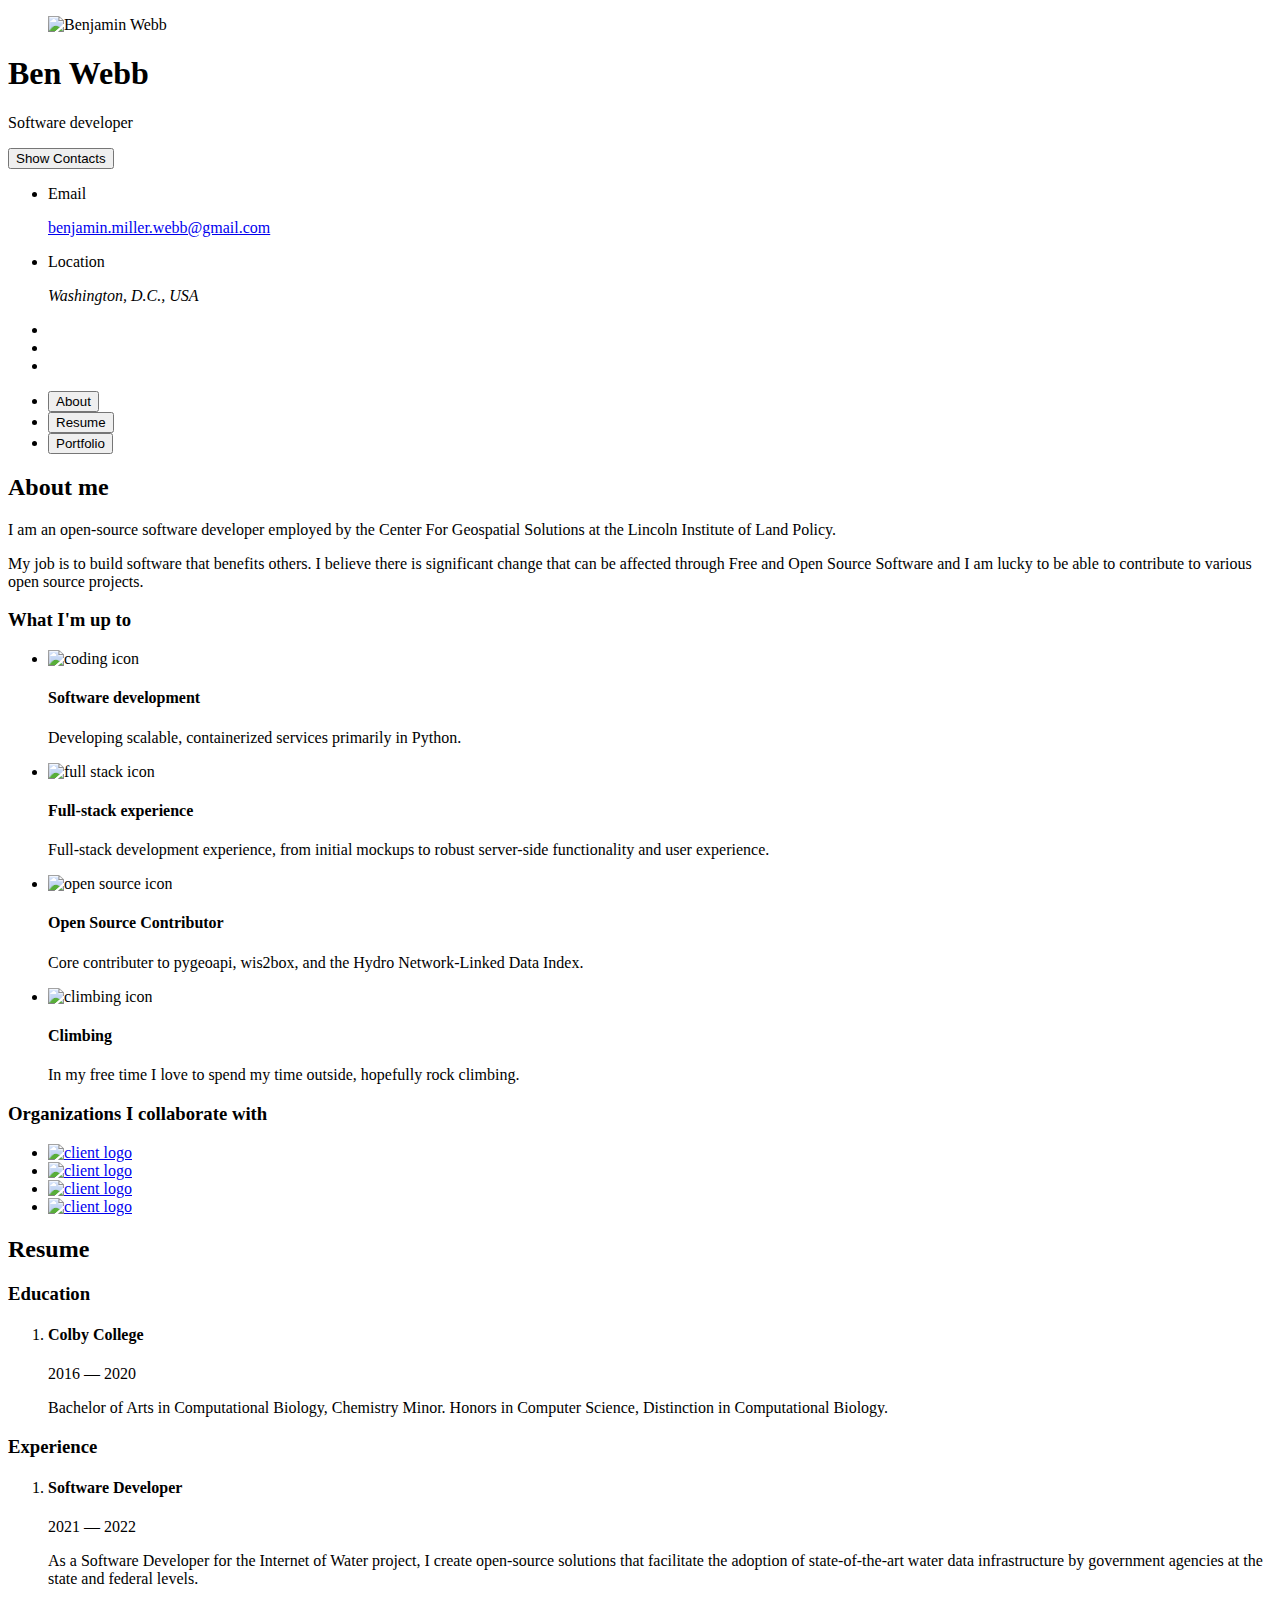
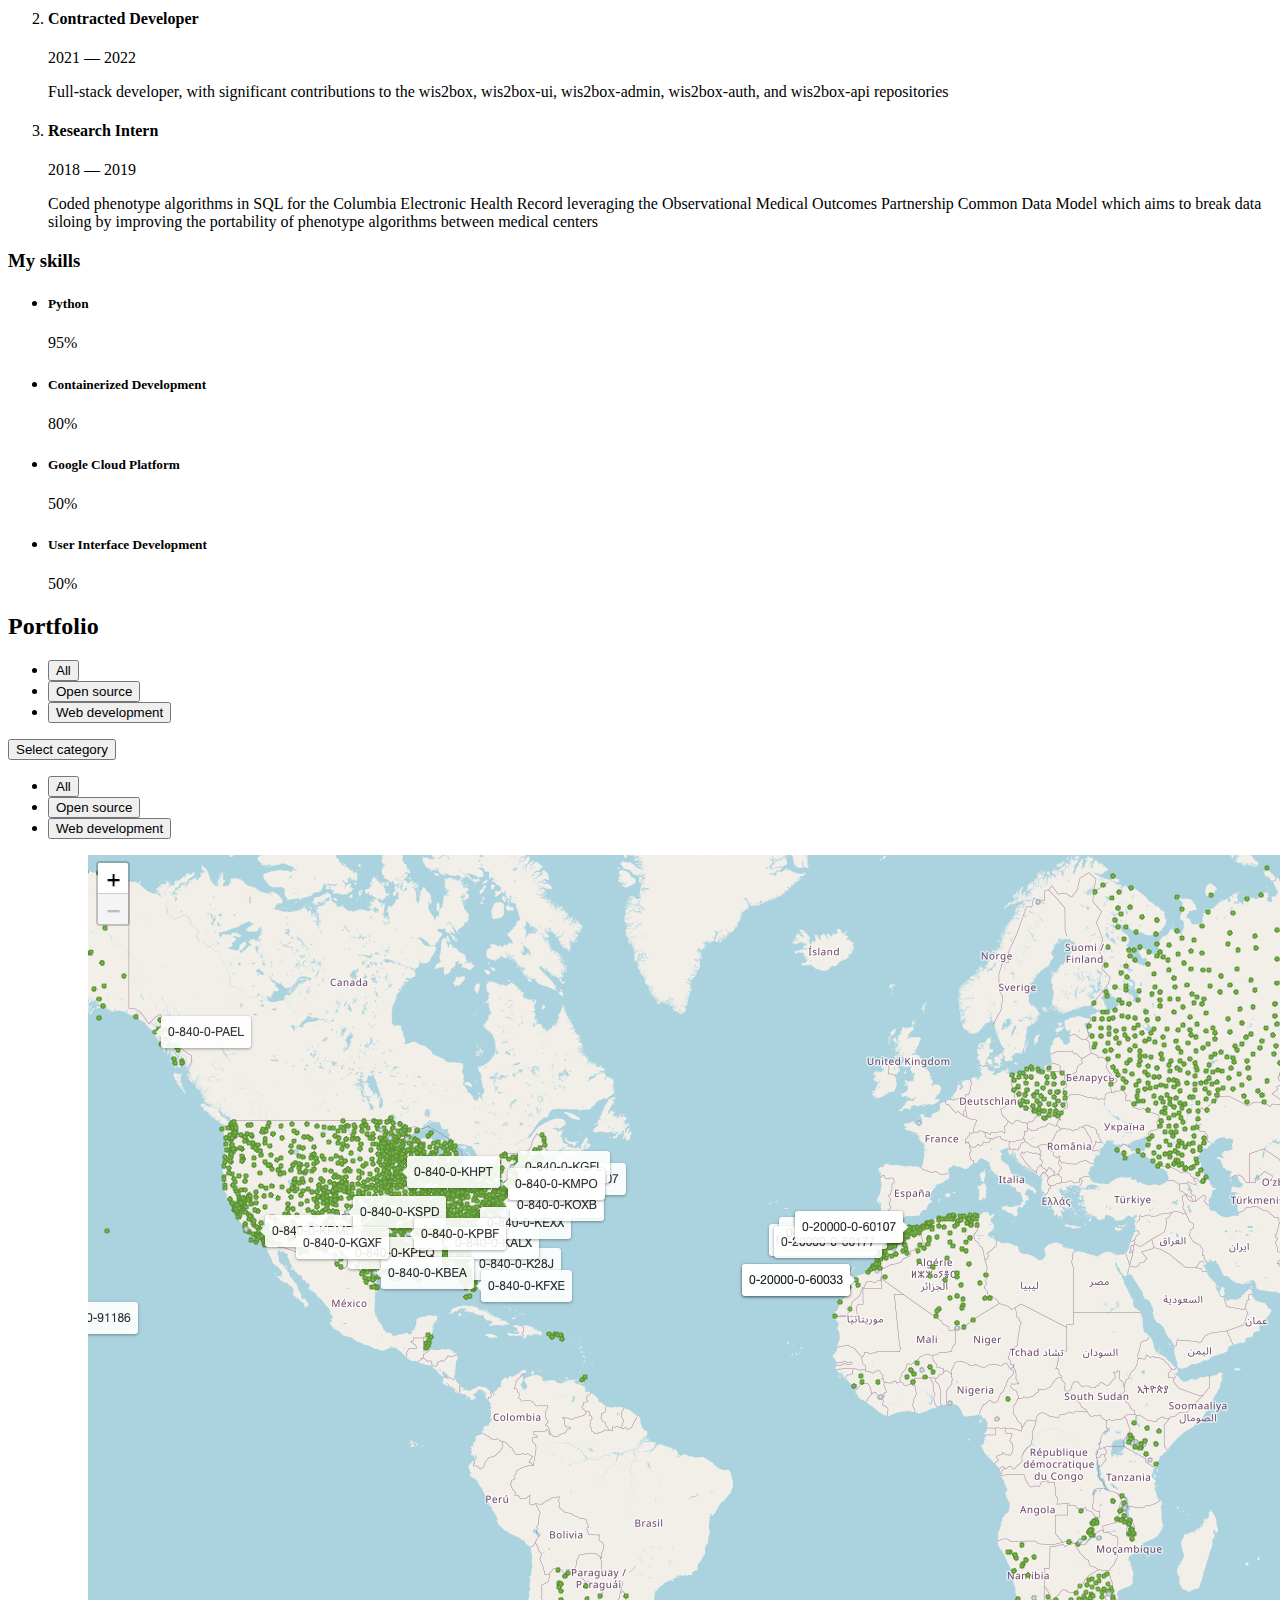
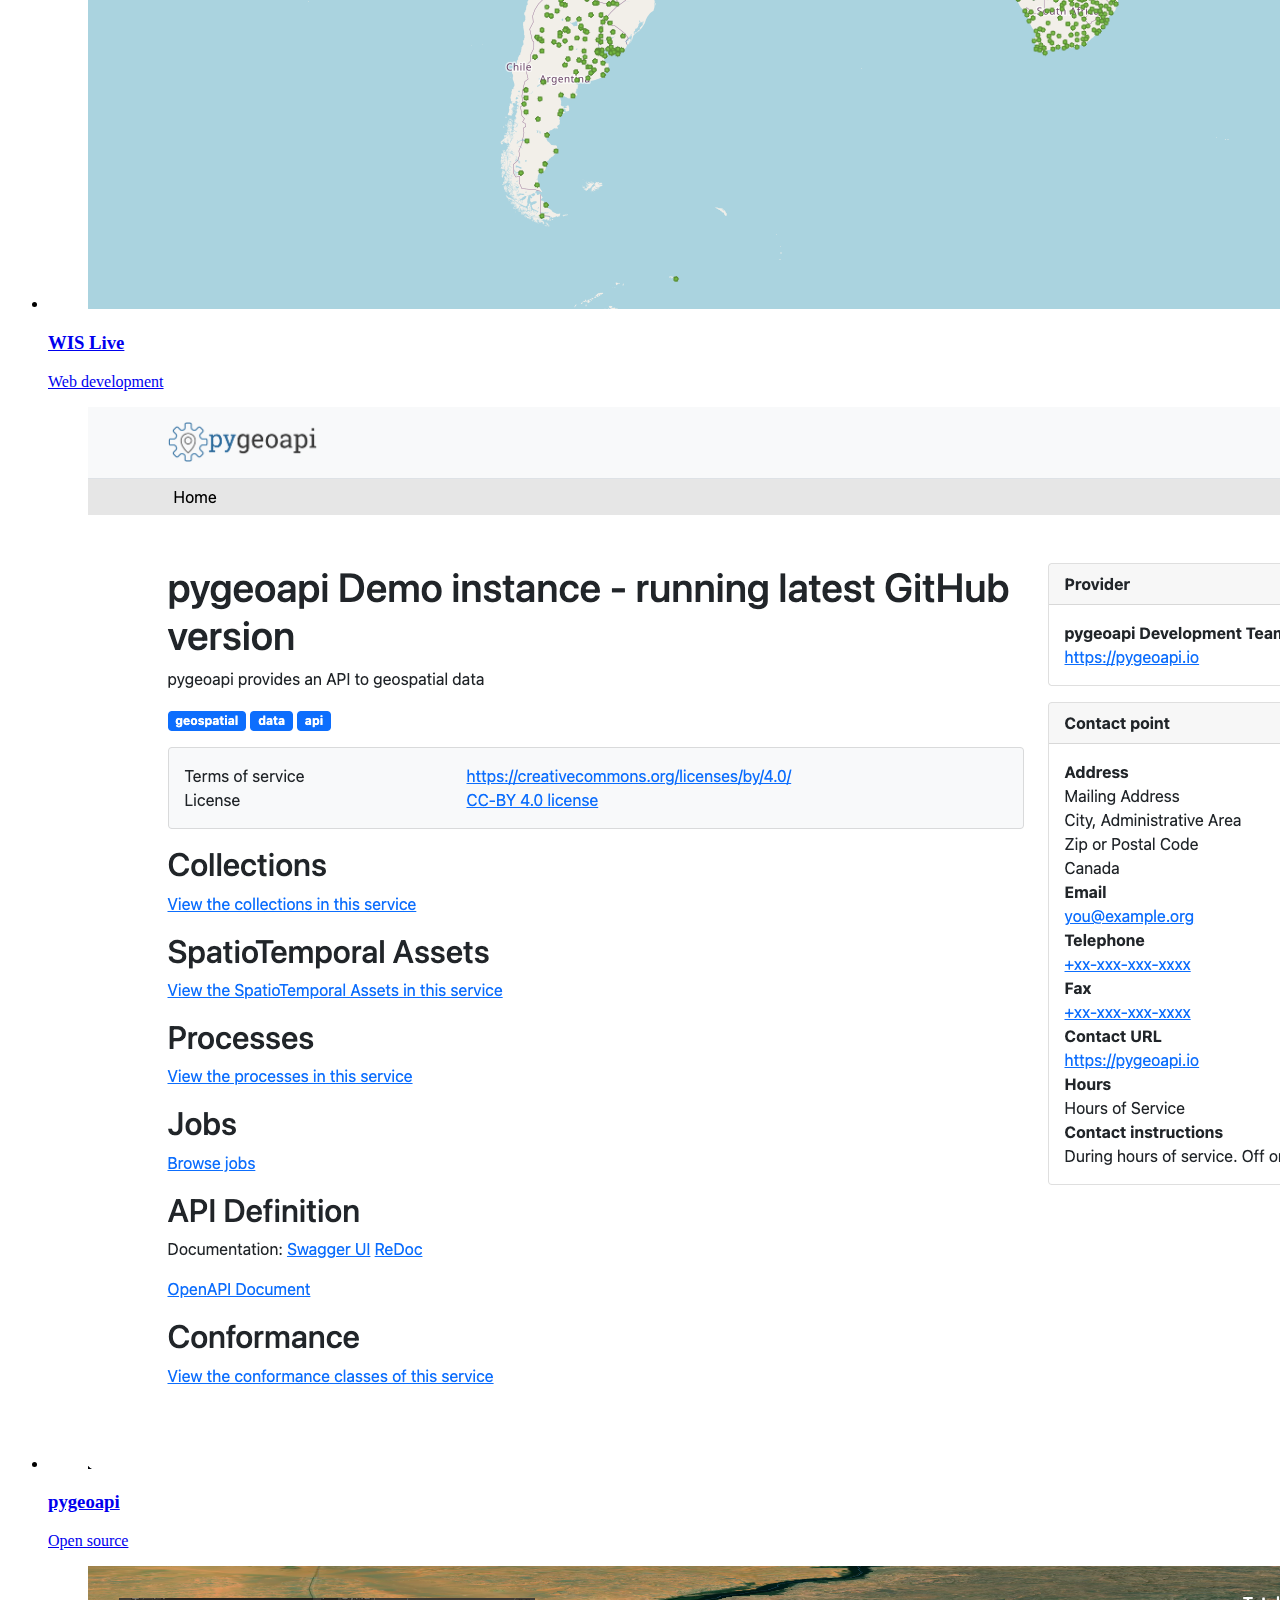
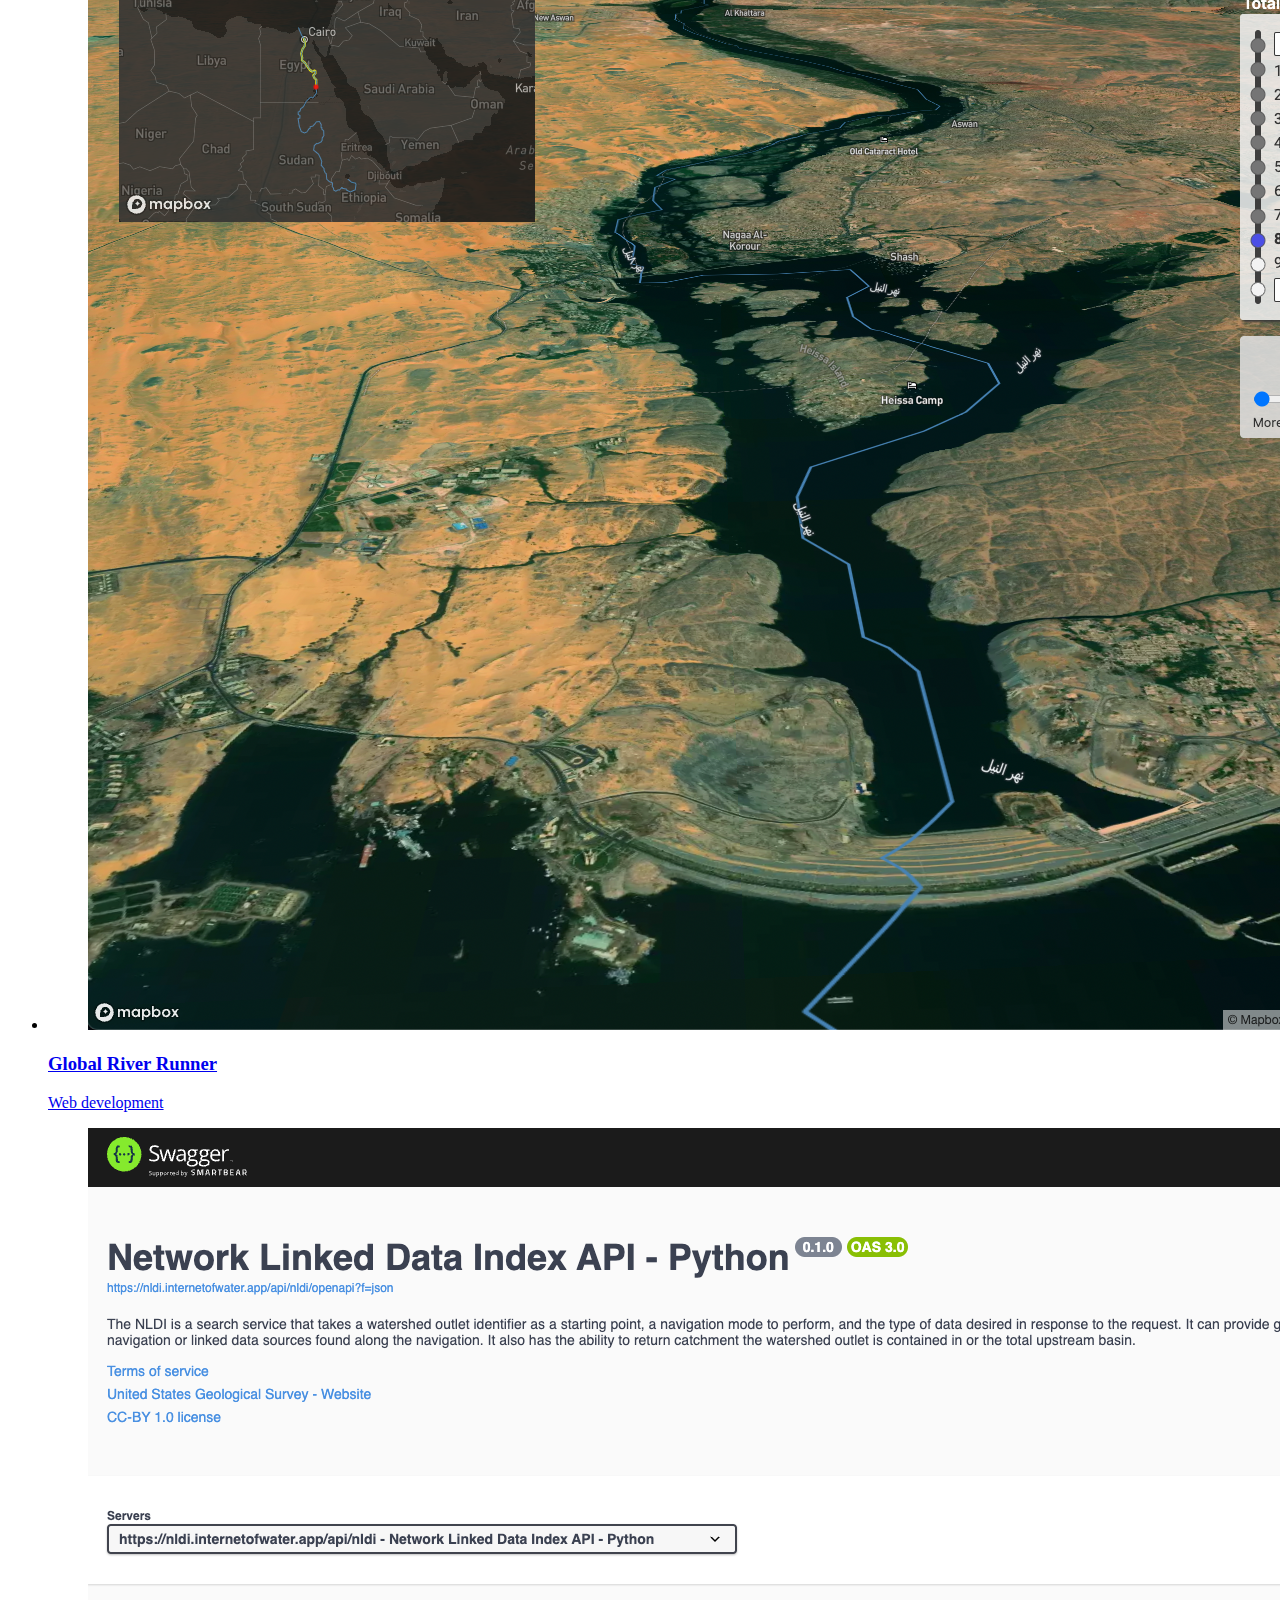
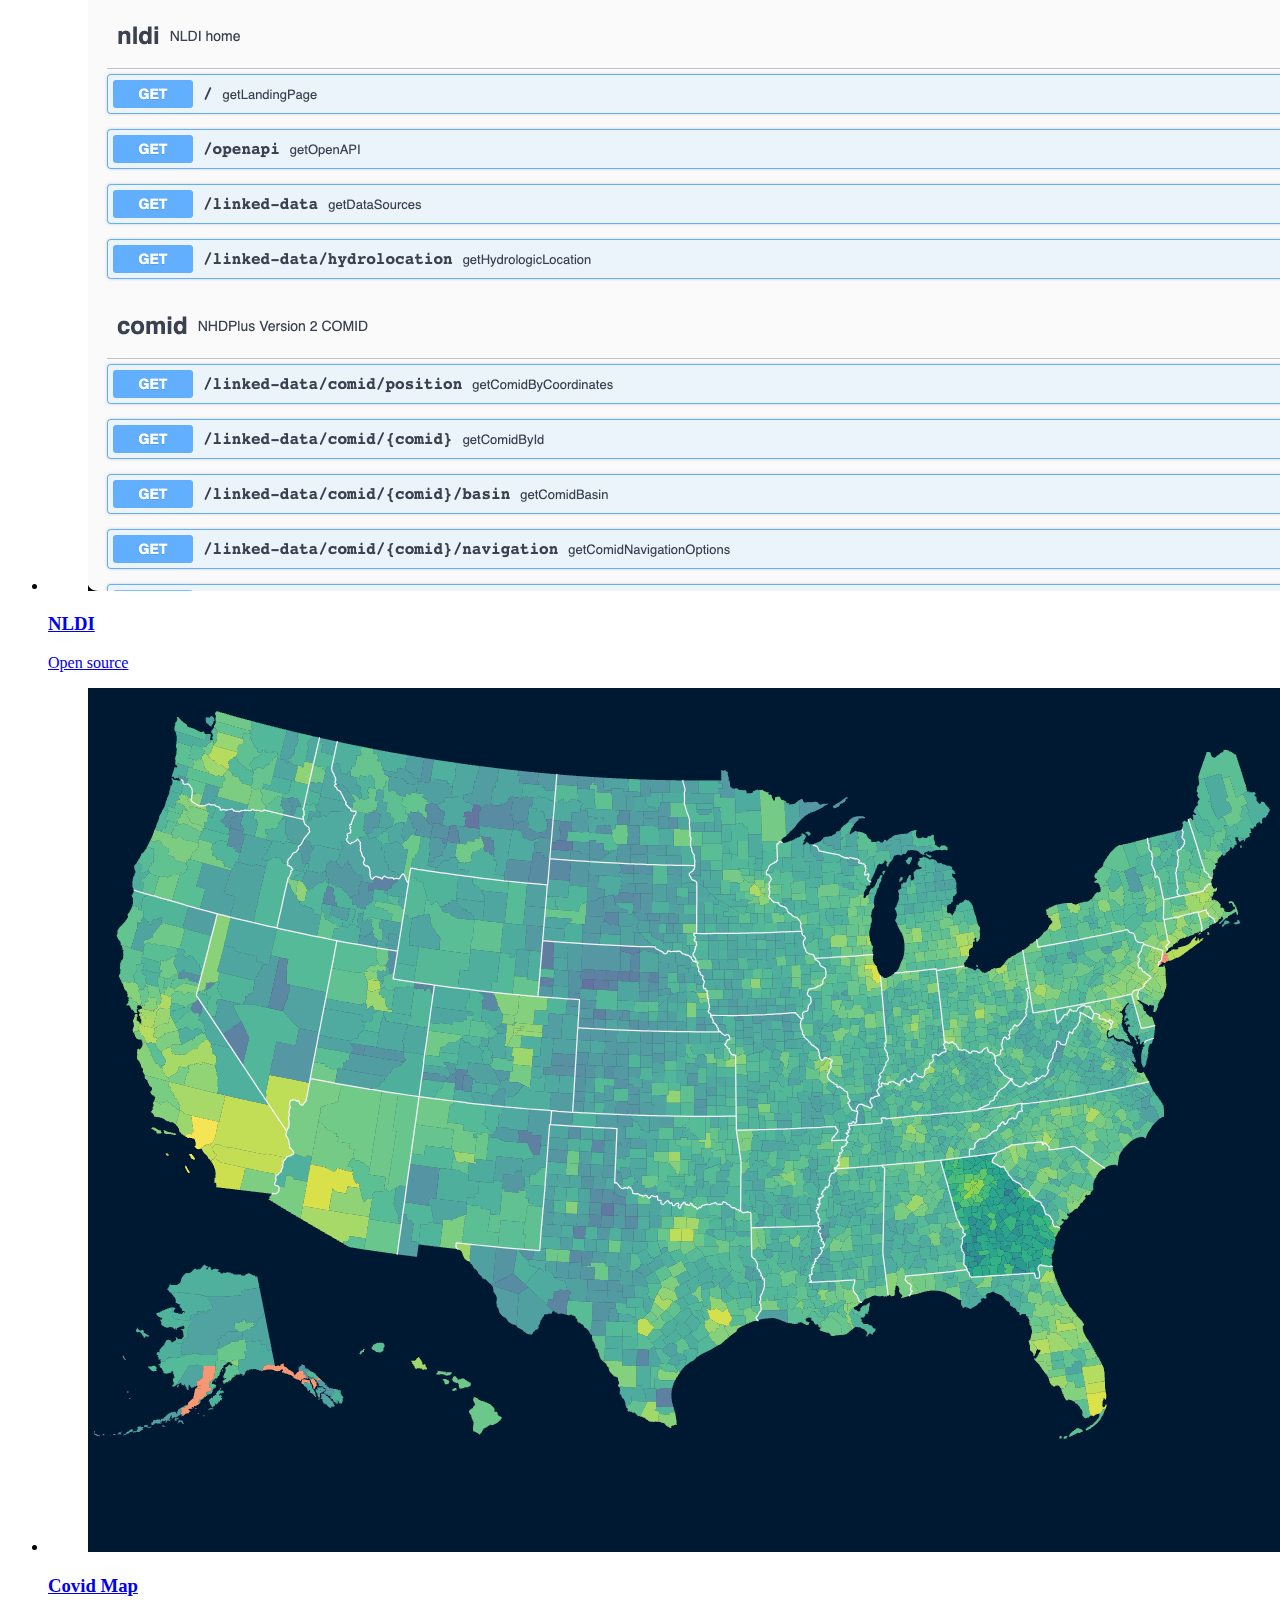
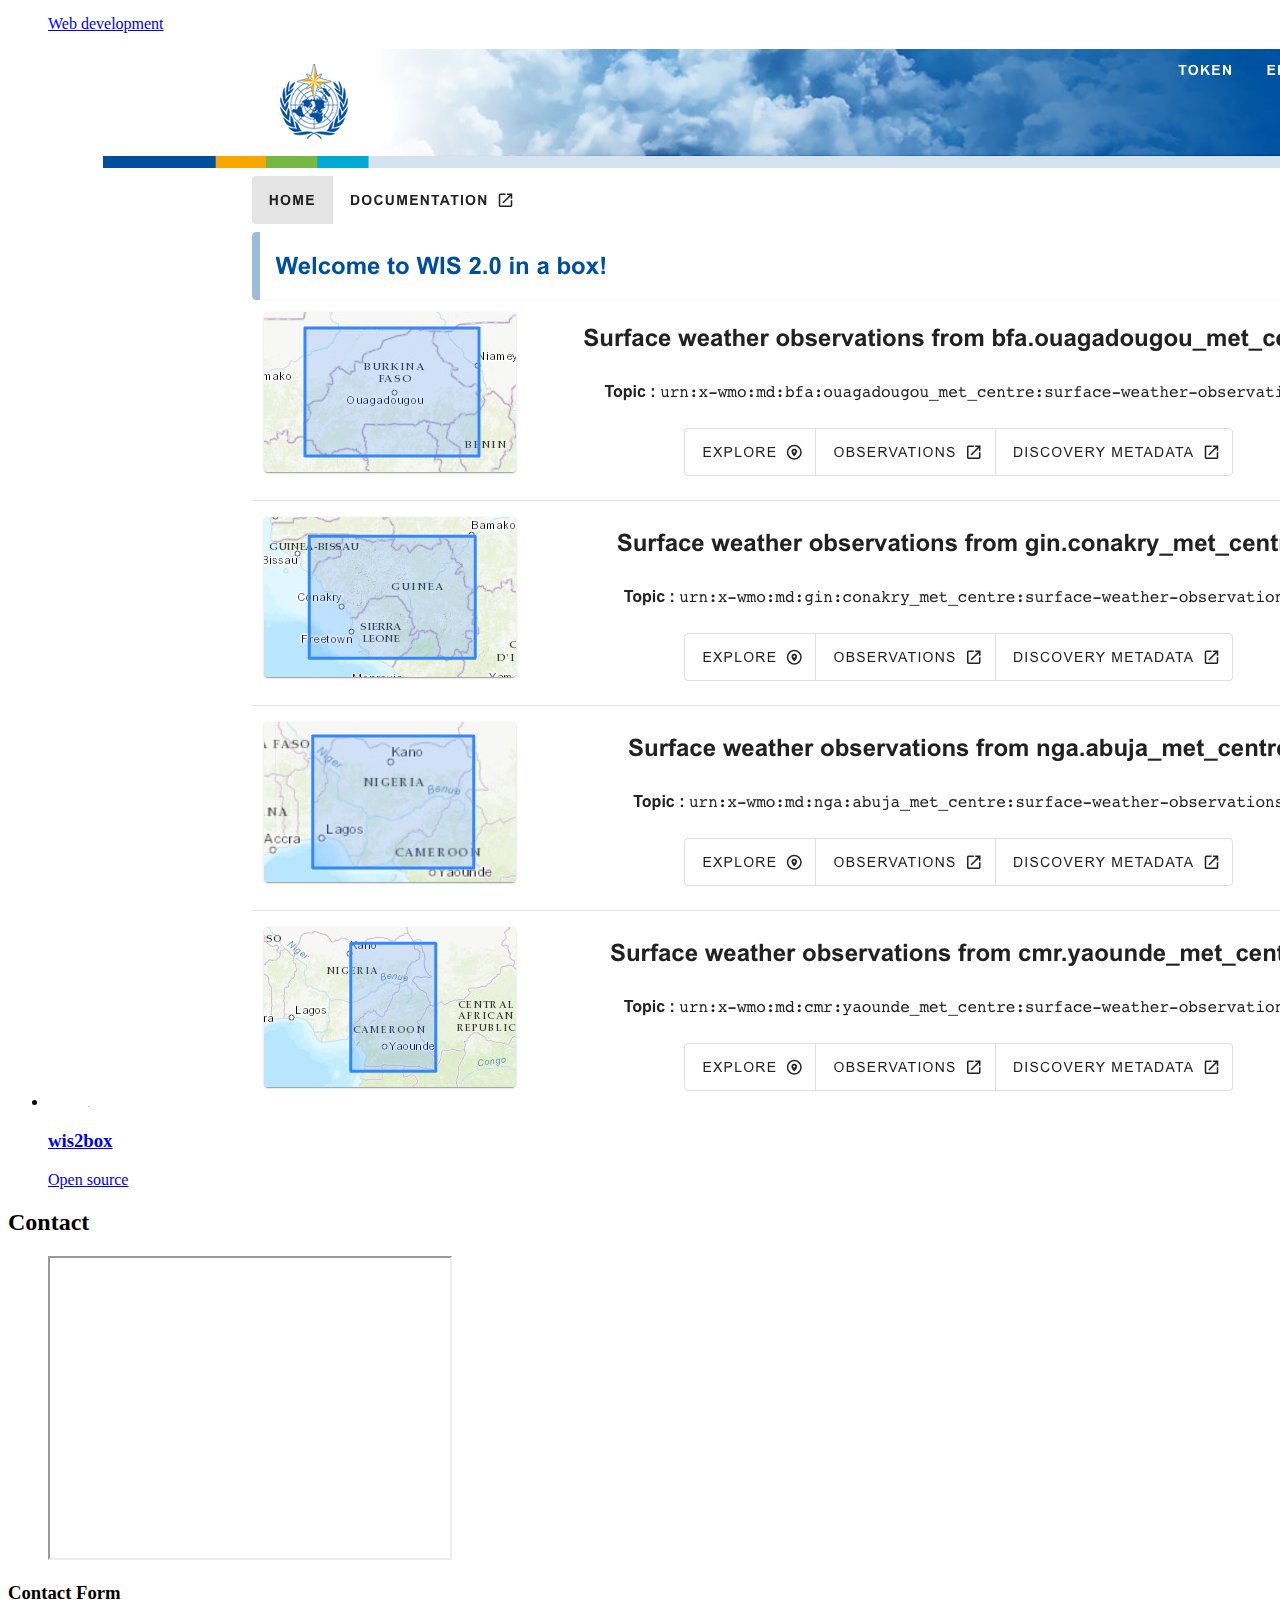
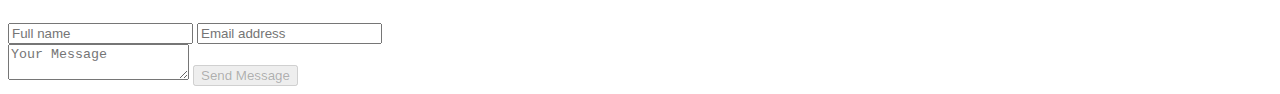
==== index.html @ fe00d855 "Update WIS link" ====
<!DOCTYPE html>
<html lang="en">

<head>
  <meta charset="UTF-8">
  <meta http-equiv="X-UA-Compatible" content="IE=edge">
  <meta name="viewport" content="width=device-width, initial-scale=1.0">

  <title>Home | Ben Webb</title>
  <link rel="canonical" href="https://www.benwebb.com"/>
  <meta property="og:title" content="Home | Ben Webb"/>
  <meta property="og:image" content="https://www.benwebb.com/assets/images/ben.png"/>
  <meta property="og:url" content="https://www.benwebb.com"/>
  <meta property="og:site_name" content="Ben Webb"/>
  <meta property="og:type" content="website"/>
  <meta name="twitter:card" content="summary_large_image"/>
  <meta name="twitter:title" content="Home | Ben Webb"/>
  <meta name="twitter:image" content="https://www.benwebb.com/assets/images/ben.png"/>

  <!--
    - favicon
  -->
  <link rel="shortcut icon" href="./assets/images/favicon.ico" type="image/x-icon">
  <link rel="icon" type="image/png" sizes="32x32" href="./assets/images/favicon-32x32.png">
  <link rel="icon" type="image/png" sizes="16x16" href="./assets/images/favicon-16x16.png">

  <!--
    - custom css link
  -->
  <link rel="stylesheet" href="./assets/css/style.css">

  <!--
    - google font link
  -->
  <link rel="preconnect" href="https://fonts.googleapis.com">
  <link rel="preconnect" href="https://fonts.gstatic.com" crossorigin>
  <link href="https://fonts.googleapis.com/css2?family=Poppins:wght@300;400;500;600&display=swap" rel="stylesheet">
</head>

<body>

  <!--
    - #MAIN
  -->

  <main>

    <!--
      - #SIDEBAR
    -->

    <aside class="sidebar" data-sidebar>

      <div class="sidebar-info">

        <figure class="avatar-box">
          <img src="./assets/images/avatar.png" alt="Benjamin Webb" width="80">
        </figure>

        <div class="info-content">
          <h1 class="name" title="Benjamin Webb">Ben Webb</h1>

          <p class="title">Software developer</p>
        </div>

        <button class="info_more-btn" data-sidebar-btn>
          <span>Show Contacts</span>

          <ion-icon name="chevron-down"></ion-icon>
        </button>

      </div>

      <div class="sidebar-info_more">

        <div class="separator"></div>

        <ul class="contacts-list">

          <li class="contact-item">

            <div class="icon-box">
              <ion-icon name="mail-outline"></ion-icon>
            </div>

            <div class="contact-info">
              <p class="contact-title">Email</p>

              <a href="mailto:benjamin.miller.webb@gmail.com" class="contact-link">benjamin.miller.webb@gmail.com</a>
            </div>

          </li>

          <li class="contact-item">

            <div class="icon-box">
              <ion-icon name="location-outline"></ion-icon>
            </div>

            <div class="contact-info">
              <p class="contact-title">Location</p>

              <address>Washington, D.C., USA</address>
            </div>

          </li>

        </ul>

        <div class="separator"></div>

        <ul class="social-list">

          <li class="social-item">
            <a href="https://github.com/webb-ben" class="social-link">
              <ion-icon name="logo-github"></ion-icon>
            </a>
          </li>

          <li class="social-item">
            <a href="https://twitter.com/neb_webb" class="social-link">
              <ion-icon name="logo-twitter"></ion-icon>
            </a>
          </li>

          <li class="social-item">
            <a href="https://www.linkedin.com/in/ben-webb-654b8715b/" class="social-link">
              <ion-icon name="logo-linkedin"></ion-icon>
            </a>
          </li>

        </ul>

      </div>

    </aside>

    <!--
      - #main-content
    -->

    <div class="main-content">

      <!--
        - #NAVBAR
      -->

      <nav class="navbar">

        <ul class="navbar-list">

          <li class="navbar-item">
            <button class="navbar-link active" data-nav-link>About</button>
          </li>

          <li class="navbar-item">
            <button class="navbar-link" data-nav-link>Resume</button>
          </li>

          <li class="navbar-item">
            <button class="navbar-link" data-nav-link>Portfolio</button>
          </li>

          <!-- <li class="navbar-item">
            <button class="navbar-link" data-nav-link>Contact</button>
          </li> -->

        </ul>

      </nav>





      <!--
        - #ABOUT
      -->

      <article class="about  active" data-page="about">

        <header>
          <h2 class="h2 article-title">About me</h2>
        </header>

        <section class="about-text">
          <p>
            I am an open-source software developer employed by the Center For Geospatial Solutions at the Lincoln Institute of Land Policy.
          </p>

          <p>
            My job is to build software that benefits others. I believe there is significant change that can be affected through Free and Open Source Software and I am lucky to be able to contribute to various open source projects.
          </p>
        </section>


        <!--
          - service
        -->

        <section class="service">

          <h3 class="h3 service-title">What I'm up to</h3>

          <ul class="service-list">

            <li class="service-item">

              <div class="service-icon-box">
                <img src="./assets/images/icon-coding.svg
                " alt="coding icon" width="40">
              </div>

              <div class="service-content-box">
                <h4 class="h4 service-item-title">Software development</h4>

                <p class="service-item-text">
                  Developing scalable, containerized services primarily in Python.
                </p>
              </div>

            </li>

            <li class="service-item">

              <div class="service-icon-box">
                <img src="./assets/images/icon-stack.svg" alt="full stack icon" width="40">
              </div>

              <div class="service-content-box">
                <h4 class="h4 service-item-title">Full-stack experience</h4>

                <p class="service-item-text">
                Full-stack development experience, from initial mockups to robust server-side functionality and user experience.</p>
              </div>

            </li>

            <li class="service-item">

              <div class="service-icon-box">
                <img src="./assets/images/icon-opensource.svg" alt="open source icon" width="40">
              </div>

              <div class="service-content-box">
                <h4 class="h4 service-item-title">Open Source Contributor</h4>

                <p class="service-item-text">
                  Core contributer to pygeoapi, wis2box, and the Hydro Network-Linked Data Index.
                </p>
              </div>

            </li>

            <li class="service-item">

              <div class="service-icon-box">
                <img src="./assets/images/icon-climbing.svg" alt="climbing icon" width="40">
              </div>

              <div class="service-content-box">
                <h4 class="h4 service-item-title">Climbing</h4>

                <p class="service-item-text">
                  In my free time I love to spend my time outside, hopefully rock climbing.
                </p>
              </div>

            </li>

          </ul>

        </section>


        <!--
          - client
        -->

        <section class="clients">

          <h3 class="h3 clients-title">Organizations I collaborate with</h3>

          <ul class="clients-list has-scrollbar">

            <li class="clients-item">
              <a href="https://www.usgs.gov/">
                <img src="./assets/images/logo-usgs-color.png" alt="client logo">
              </a>
            </li>

            <li class="clients-item">
              <a href="https://public.wmo.int/">
                <img src="./assets/images/logo-wmo-color.png" alt="client logo">
              </a>
            </li>

            <li class="clients-item">
              <a href="https://internetofwater.org/">
                <img src="./assets/images/logo-iow-color.png" alt="client logo">
              </a>
            </li>

            <li class="clients-item">
              <a href="https://www.osgeo.org/">
                <img src="./assets/images/logo-osgeo-color.png" alt="client logo">
              </a>
            </li>

          </ul>

        </section>

      </article>





      <!--
        - #RESUME
      -->

      <article class="resume" data-page="resume">

        <header>
          <h2 class="h2 article-title">Resume</h2>
        </header>

        <section class="timeline">

          <div class="title-wrapper">
            <div class="icon-box">
              <ion-icon name="book-outline"></ion-icon>
            </div>

            <h3 class="h3">Education</h3>
          </div>

          <ol class="timeline-list">

            <li class="timeline-item">

              <h4 class="h4 timeline-item-title">Colby College</h4>

              <span>2016 — 2020</span>

              <p class="timeline-text">
                Bachelor of Arts in Computational Biology, Chemistry Minor.
                Honors in Computer Science, Distinction in Computational Biology.
              </p>

            </li>

          </ol>

        </section>

        <section class="timeline">

          <div class="title-wrapper">
            <div class="icon-box">
              <ion-icon name="book-outline"></ion-icon>
            </div>

            <h3 class="h3">Experience</h3>
          </div>

          <ol class="timeline-list">

            <li class="timeline-item">

              <h4 class="h4 timeline-item-title">Software Developer</h4>

              <span>2021 — 2022</span>

              <p class="timeline-text">
                As a Software Developer for the Internet of Water project, I create open-source solutions that facilitate the adoption of state-of-the-art water data infrastructure by government agencies at the state and federal levels.
              </p>

            </li>

            <li class="timeline-item">

              <h4 class="h4 timeline-item-title">Contracted Developer</h4>

              <span>2021 — 2022</span>

              <p class="timeline-text">
                Full-stack developer, with significant contributions to the wis2box, wis2box-ui, wis2box-admin, wis2box-auth, and wis2box-api repositories
              </p>

            </li>

            <li class="timeline-item">

              <h4 class="h4 timeline-item-title">Research Intern</h4>

              <span>2018 — 2019</span>

              <p class="timeline-text">
                Coded phenotype algorithms in SQL for the Columbia Electronic Health Record leveraging the Observational Medical Outcomes Partnership Common Data Model which aims to break data siloing by improving the portability of phenotype algorithms between medical centers
              </p>

            </li>

          </ol>

        </section>

        <section class="skill">

          <h3 class="h3 skills-title">My skills</h3>

          <ul class="skills-list content-card">

            <li class="skills-item">

              <div class="title-wrapper">
                <h5 class="h5">Python</h5>
                <data value="90">95%</data>
              </div>

              <div class="skill-progress-bg">
                <div class="skill-progress-fill" style="width: 90%;"></div>
              </div>

            </li>

            <li class="skills-item">

              <div class="title-wrapper">
                <h5 class="h5">Containerized Development</h5>
                <data value="80">80%</data>
              </div>

              <div class="skill-progress-bg">
                <div class="skill-progress-fill" style="width: 80%;"></div>
              </div>

            </li>

            <li class="skills-item">

              <div class="title-wrapper">
                <h5 class="h5">Google Cloud Platform</h5>
                <data value="50">50%</data>
              </div>

              <div class="skill-progress-bg">
                <div class="skill-progress-fill" style="width: 50%;"></div>
              </div>

            </li>

            <li class="skills-item">

              <div class="title-wrapper">
                <h5 class="h5">User Interface Development</h5>
                <data value="50">50%</data>
              </div>

              <div class="skill-progress-bg">
                <div class="skill-progress-fill" style="width: 50%;"></div>
              </div>

            </li>

          </ul>

        </section>

      </article>





      <!--
        - #PORTFOLIO
      -->

      <article class="portfolio" data-page="portfolio">

        <header>
          <h2 class="h2 article-title">Portfolio</h2>
        </header>

        <section class="projects">

          <ul class="filter-list">

            <li class="filter-item">
              <button class="active" data-filter-btn>All</button>
            </li>

            <li class="filter-item">
              <button data-filter-btn>Open source</button>
            </li>

            <li class="filter-item">
              <button data-filter-btn>Web development</button>
            </li>

          </ul>

          <div class="filter-select-box">

            <button class="filter-select" data-select>

              <div class="select-value" data-selecct-value>Select category</div>

              <div class="select-icon">
                <ion-icon name="chevron-down"></ion-icon>
              </div>

            </button>

            <ul class="select-list">

              <li class="select-item">
                <button data-select-item>All</button>
              </li>

              <li class="select-item">
                <button data-select-item>Open source</button>
              </li>

              <li class="select-item">
                <button data-select-item>Web development</button>
              </li>

            </ul>

          </div>

          <ul class="project-list">

            <li class="project-item  active" data-filter-item data-category="web development">
              <a href="https://benwebb.com/wis">

                <figure class="project-img">
                  <div class="project-item-icon-box">
                    <ion-icon name="eye-outline"></ion-icon>
                  </div>

                  <img src="./assets/images/wis.png" alt="wis" loading="lazy">
                </figure>

                <h3 class="project-title">WIS Live</h3>

                <p class="project-category">Web development</p>

              </a>
            </li>

            <li class="project-item  active" data-filter-item data-category="open source">
              <a href="https://demo.pygeoapi.io/master">

                <figure class="project-img">
                  <div class="project-item-icon-box">
                    <ion-icon name="eye-outline"></ion-icon>
                  </div>

                  <img src="./assets/images/pygeoapi.png" alt="pygeoapi" loading="lazy">
                </figure>

                <h3 class="project-title" style="text-transform: lowercase;">pygeoapi</h3>

                <p class="project-category">Open source</p>

              </a>
            </li>

            <li class="project-item  active" data-filter-item data-category="web development">
              <a href="https://river-runner-global.samlearner.com/">

                <figure class="project-img">
                  <div class="project-item-icon-box">
                    <ion-icon name="eye-outline"></ion-icon>
                  </div>

                  <img src="./assets/images/river-runner.png" alt="river-runner" loading="lazy">
                </figure>

                <h3 class="project-title">Global River Runner</h3>

                <p class="project-category">Web development</p>

              </a>
            </li>

            <li class="project-item  active" data-filter-item data-category="open source">
              <a href="https://labs.waterdata.usgs.gov/api/nldi/swagger-ui/index.html#/">

                <figure class="project-img">
                  <div class="project-item-icon-box">
                    <ion-icon name="eye-outline"></ion-icon>
                  </div>

                  <img src="./assets/images/nldi.png" alt="nldi" loading="lazy">
                </figure>

                <h3 class="project-title">NLDI</h3>

                <p class="project-category">Open source</p>

              </a>
            </li>

            <li class="project-item  active" data-filter-item data-category="web development">
              <a href="https://benwebb.com/usa-map">

                <figure class="project-img">
                  <div class="project-item-icon-box">
                    <ion-icon name="eye-outline"></ion-icon>
                  </div>

                  <img src="./assets/images/usa-map.png" alt="usa-map" loading="lazy">
                </figure>

                <h3 class="project-title">Covid Map</h3>

                <p class="project-category">Web development</p>

              </a>
            </li>

            <li class="project-item  active" data-filter-item data-category="open source">
              <a href="https://demo.wis2box.wis.wmo.int/">

                <figure class="project-img">
                  <div class="project-item-icon-box">
                    <ion-icon name="eye-outline"></ion-icon>
                  </div>

                  <img src="./assets/images/wis2box.png" alt="wis2box" loading="lazy">
                </figure>

                <h3 class="project-title" style="text-transform: lowercase;">wis2box</h3>

                <p class="project-category">Open source</p>

              </a>
            </li>

            <!-- <li class="project-item  active" data-filter-item data-category="web development">
              <a href="#">

                <figure class="project-img">
                  <div class="project-item-icon-box">
                    <ion-icon name="eye-outline"></ion-icon>
                  </div>

                  <img src="./assets/images/project-7.png" alt="summary" loading="lazy">
                </figure>

                <h3 class="project-title">Summary</h3>

                <p class="project-category">Web development</p>

              </a>
            </li>

            <li class="project-item  active" data-filter-item data-category="applications">
              <a href="#">

                <figure class="project-img">
                  <div class="project-item-icon-box">
                    <ion-icon name="eye-outline"></ion-icon>
                  </div>

                  <img src="./assets/images/project-8.jpg" alt="task manager" loading="lazy">
                </figure>

                <h3 class="project-title">Task Manager</h3>

                <p class="project-category">Applications</p>

              </a>
            </li>

            <li class="project-item  active" data-filter-item data-category="web development">
              <a href="#">

                <figure class="project-img">
                  <div class="project-item-icon-box">
                    <ion-icon name="eye-outline"></ion-icon>
                  </div>

                  <img src="./assets/images/project-9.png" alt="arrival" loading="lazy">
                </figure>

                <h3 class="project-title">Arrival</h3>

                <p class="project-category">Web development</p>

              </a>
            </li> -->

          </ul>

        </section>

      </article>



      <!--
        - #CONTACT
      -->

      <article class="contact" data-page="contact">

        <header>
          <h2 class="h2 article-title">Contact</h2>
        </header>

        <section class="mapbox" data-mapbox>
          <figure>
            <iframe
              src="https://www.google.com/maps/embed?pb=!1m18!1m12!1m3!1d199666.5651251294!2d-121.58334177520186!3d38.56165006739519!2m3!1f0!2f0!3f0!3m2!1i1024!2i768!4f13.1!3m3!1m2!1s0x809ac672b28397f9%3A0x921f6aaa74197fdb!2sSacramento%2C%20CA%2C%20USA!5e0!3m2!1sen!2sbd!4v1647608789441!5m2!1sen!2sbd"
              width="400" height="300" loading="lazy"></iframe>
          </figure>
        </section>

        <section class="contact-form">

          <h3 class="h3 form-title">Contact Form</h3>

          <form action="#" class="form" data-form>

            <div class="input-wrapper">
              <input type="text" name="fullname" class="form-input" placeholder="Full name" required data-form-input>

              <input type="email" name="email" class="form-input" placeholder="Email address" required data-form-input>
            </div>

            <textarea name="message" class="form-input" placeholder="Your Message" required data-form-input></textarea>

            <button class="form-btn" type="submit" disabled data-form-btn>
              <ion-icon name="paper-plane"></ion-icon>
              <span>Send Message</span>
            </button>

          </form>

        </section>

      </article>

    </div>

  </main>






  <!--
    - custom js link
  -->
  <script src="./assets/js/script.js"></script>

  <!--
    - ionicon link
  -->
  <script type="module" src="https://unpkg.com/ionicons@5.5.2/dist/ionicons/ionicons.esm.js"></script>
  <script nomodule src="https://unpkg.com/ionicons@5.5.2/dist/ionicons/ionicons.js"></script>

</body>

</html>
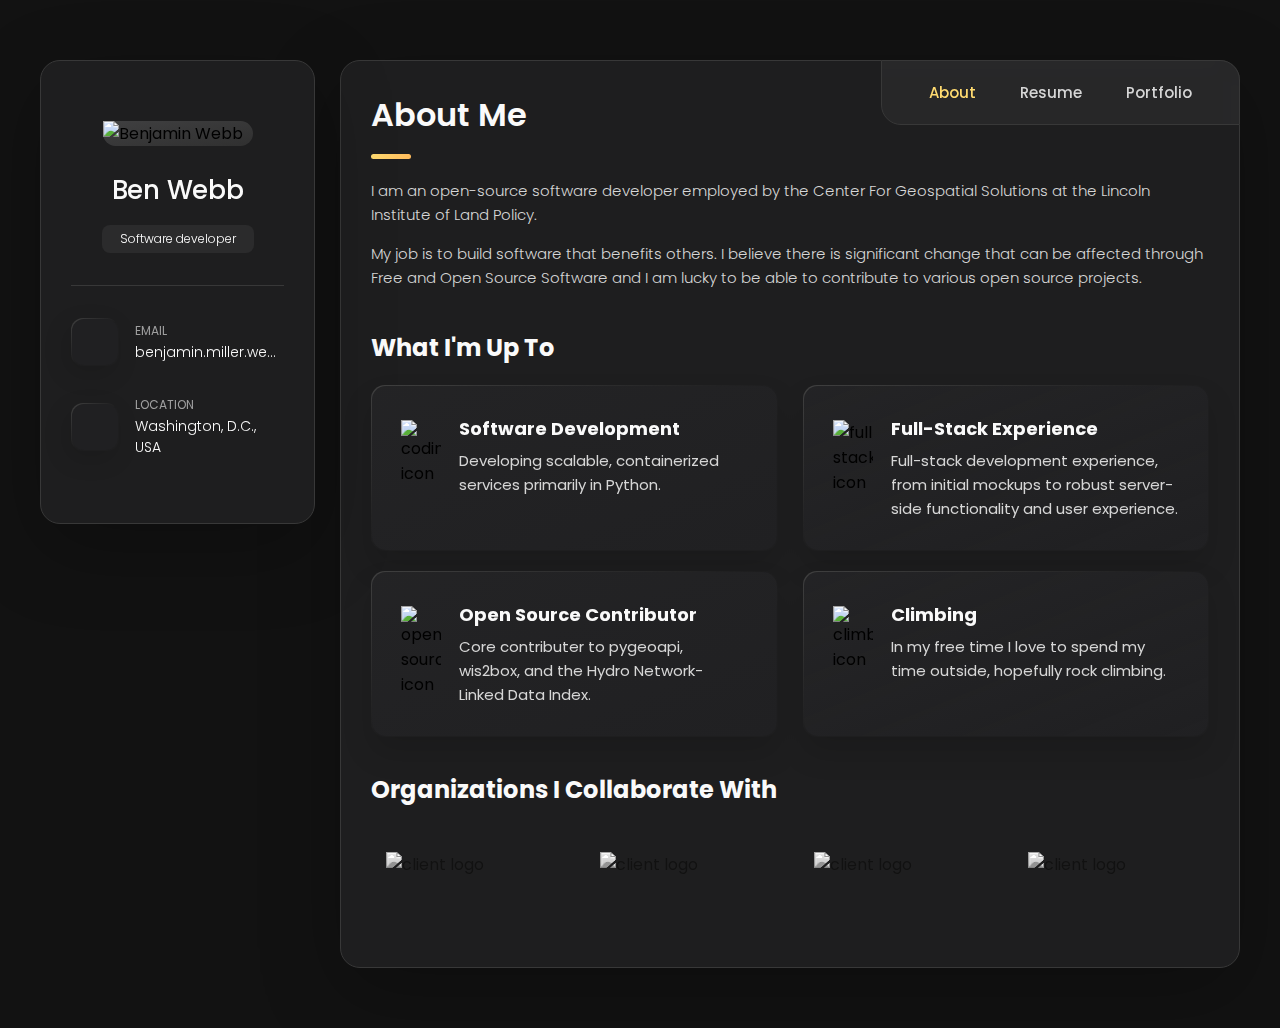
==== commit 95552445: "Update WIS landing page" ====
--- a/index.html
+++ b/index.html
@@ -547,7 +547,7 @@
                   <img src="./assets/images/wis.png" alt="wis" loading="lazy">
                 </figure>
 
-                <h3 class="project-title">WIS Live</h3>
+                <h3 class="project-title">WIS 2.0 Live</h3>
 
                 <p class="project-category">Web development</p>
 
--- a/assets/css/style.css
+++ b/assets/css/style.css
@@ -0,0 +1,1805 @@
+/*-----------------------------------*\
+  #style.css
+\*-----------------------------------*/
+
+
+/**
+ * copyright 2022 @codewithsadee
+ */
+
+
+.center {
+  text-align: center;
+  width: 100%;
+  height: 100vh;
+}
+.body {
+  margin: 0;
+}
+.popup {
+  margin: 2;
+  padding: 1;
+  max-width: 360px;
+}
+
+
+/*-----------------------------------*\
+  #CUSTOM PROPERTY
+\*-----------------------------------*/
+
+:root {
+
+  /**
+   * colors
+   */
+
+  /* gradient */
+
+  --bg-gradient-onyx: linear-gradient(
+    to bottom right, 
+    hsl(240, 1%, 25%) 3%, 
+    hsl(0, 0%, 19%) 97%
+  );
+  --bg-gradient-jet: linear-gradient(
+    to bottom right, 
+    hsla(240, 1%, 18%, 0.251) 0%, 
+    hsla(240, 2%, 11%, 0) 100%
+  ), hsl(240, 2%, 13%);
+  --bg-gradient-yellow-1: linear-gradient(
+    to bottom right, 
+    hsl(45, 100%, 71%) 0%, 
+    hsla(36, 100%, 69%, 0) 50%
+  );
+  --bg-gradient-yellow-2: linear-gradient(
+    135deg, 
+    hsla(45, 100%, 71%, 0.251) 0%, 
+    hsla(35, 100%, 68%, 0) 59.86%
+  ), hsl(240, 2%, 13%);
+  --border-gradient-onyx: linear-gradient(
+    to bottom right, 
+    hsl(0, 0%, 25%) 0%, 
+    hsla(0, 0%, 25%, 0) 50%
+  );
+  --text-gradient-yellow: linear-gradient(
+    to right, 
+    hsl(45, 100%, 72%), 
+    hsl(35, 100%, 68%)
+  );
+
+  /* solid */
+
+  --jet: hsl(0, 0%, 22%);
+  --onyx: hsl(240, 1%, 17%);
+  --eerie-black-1: hsl(240, 2%, 13%);
+  --eerie-black-2: hsl(240, 2%, 12%);
+  --smoky-black: hsl(0, 0%, 7%);
+  --white-1: hsl(0, 0%, 100%);
+  --white-2: hsl(0, 0%, 98%);
+  --orange-yellow-crayola: hsl(45, 100%, 72%);
+  --vegas-gold: hsl(45, 54%, 58%);
+  --light-gray: hsl(0, 0%, 84%);
+  --light-gray-70: hsla(0, 0%, 84%, 0.7);
+  --bittersweet-shimmer: hsl(0, 43%, 51%);
+
+  /**
+   * typography
+   */
+
+  /* font-family */
+  --ff-poppins: 'Poppins', sans-serif;
+
+  /* font-size */
+  --fs-1: 24px;
+  --fs-2: 18px;
+  --fs-3: 17px;
+  --fs-4: 16px;
+  --fs-5: 15px;
+  --fs-6: 14px;
+  --fs-7: 13px;
+  --fs-8: 11px;
+
+  /* font-weight */
+  --fw-300: 300;
+  --fw-400: 400;
+  --fw-500: 500;
+  --fw-600: 600;
+
+  /**
+   * shadow
+   */
+  
+  --shadow-1: -4px 8px 24px hsla(0, 0%, 0%, 0.25);
+  --shadow-2: 0 16px 30px hsla(0, 0%, 0%, 0.25);
+  --shadow-3: 0 16px 40px hsla(0, 0%, 0%, 0.25);
+  --shadow-4: 0 25px 50px hsla(0, 0%, 0%, 0.15);
+  --shadow-5: 0 24px 80px hsla(0, 0%, 0%, 0.25);
+
+  /**
+   * transition
+   */
+
+  --transition-1: 0.25s ease;
+  --transition-2: 0.5s ease-in-out;
+
+}
+
+
+
+
+
+/*-----------------------------------*\
+  #RESET
+\*-----------------------------------*/
+
+*, *::before, *::after {
+  margin: 0;
+  padding: 0;
+  box-sizing: border-box;
+}
+
+a { text-decoration: none; }
+
+li { list-style: none; }
+
+img, ion-icon, a, button, time, span { display: block; }
+
+button {
+  font: inherit;
+  background: none;
+  border: none;
+  text-align: left;
+  cursor: pointer;
+}
+
+input, textarea {
+  display: block;
+  width: 100%;
+  background: none;
+  font: inherit;
+}
+
+::selection {
+  background: var(--orange-yellow-crayola);
+  color: var(--smoky-black);
+}
+
+:focus { outline-color: var(--orange-yellow-crayola); }
+
+html { font-family: var(--ff-poppins); }
+
+body { background: var(--smoky-black); }
+
+
+
+
+
+/*-----------------------------------*\
+  #REUSED STYLE
+\*-----------------------------------*/
+
+.sidebar,
+article {
+  background: var(--eerie-black-2);
+  border: 1px solid var(--jet);
+  border-radius: 20px;
+  padding: 15px;
+  box-shadow: var(--shadow-1);
+  z-index: 1;
+}
+
+.separator {
+  width: 100%;
+  height: 1px;
+  background: var(--jet);
+  margin: 16px 0;
+}
+
+.icon-box {
+  position: relative;
+  background: var(--border-gradient-onyx);
+  width: 30px;
+  height: 30px;
+  border-radius: 8px;
+  display: flex;
+  justify-content: center;
+  align-items: center;
+  font-size: 16px;
+  color: var(--orange-yellow-crayola);
+  box-shadow: var(--shadow-1);
+  z-index: 1;
+}
+
+.icon-box::before {
+  content: "";
+  position: absolute;
+  inset: 1px;
+  background: var(--eerie-black-1);
+  border-radius: inherit;
+  z-index: -1;
+}
+
+.icon-box ion-icon { --ionicon-stroke-width: 35px; }
+
+article { display: none; }
+
+article.active {
+  display: block;
+  animation: fade 0.5s ease backwards;
+}
+
+@keyframes fade {
+  0% { opacity: 0; }
+  100% { opacity: 1; }
+}
+
+.h2,
+.h3,
+.h4,
+.h5 {
+  color: var(--white-2);
+  text-transform: capitalize;
+}
+
+.h2 { font-size: var(--fs-1); }
+
+.h3 { font-size: var(--fs-2); }
+
+.h4 { font-size: var(--fs-4); }
+
+.h5 {
+  font-size: var(--fs-7);
+  font-weight: var(--fw-500);
+}
+
+.article-title {
+  position: relative;
+  padding-bottom: 7px;
+}
+
+.article-title::after {
+  content: "";
+  position: absolute;
+  bottom: 0;
+  left: 0;
+  width: 30px;
+  height: 3px;
+  background: var(--text-gradient-yellow);
+  border-radius: 3px;
+}
+
+.has-scrollbar::-webkit-scrollbar {
+  width: 5px; /* for vertical scrollbar */
+  height: 5px; /* for horizontal scrollbar */
+}
+
+.has-scrollbar::-webkit-scrollbar-track {
+  background: var(--onyx);
+  border-radius: 5px;
+}
+
+.has-scrollbar::-webkit-scrollbar-thumb {
+  background: var(--orange-yellow-crayola);
+  border-radius: 5px;
+}
+
+.has-scrollbar::-webkit-scrollbar-button { width: 20px; }
+
+.content-card {
+  position: relative;
+  background: var(--border-gradient-onyx);
+  padding: 15px;
+  padding-top: 45px;
+  border-radius: 14px;
+  box-shadow: var(--shadow-2);
+  cursor: pointer;
+  z-index: 1;
+}
+
+.content-card::before {
+  content: "";
+  position: absolute;
+  inset: 1px;
+  background: var(--bg-gradient-jet);
+  border-radius: inherit;
+  z-index: -1;
+}
+
+
+
+
+
+/*-----------------------------------*\
+  #MAIN
+\*-----------------------------------*/
+
+main {
+  margin: 15px 12px;
+  margin-bottom: 75px;
+  min-width: 259px;
+}
+
+
+
+
+
+/*-----------------------------------*\
+  #SIDEBAR
+\*-----------------------------------*/
+
+.sidebar {
+  margin-bottom: 15px;
+  max-height: 112px;
+  overflow: hidden;
+  transition: var(--transition-2);
+}
+
+.sidebar.active { max-height: 405px; }
+
+.sidebar-info {
+  position: relative;
+  display: flex;
+  justify-content: flex-start;
+  align-items: center;
+  gap: 15px;
+}
+
+.avatar-box {
+  background: var(--bg-gradient-onyx);
+  border-radius: 20px;
+}
+
+.info-content .name {
+  color: var(--white-2);
+  font-size: var(--fs-3);
+  font-weight: var(--fw-500);
+  letter-spacing: -0.25px;
+  margin-bottom: 10px;
+}
+
+.info-content .title {
+  color: var(--white-1);
+  background: var(--onyx);
+  font-size: var(--fs-8);
+  font-weight: var(--fw-300);
+  width: max-content;
+  padding: 3px 12px;
+  border-radius: 8px;
+}
+
+.info_more-btn {
+  position: absolute;
+  top: -15px;
+  right: -15px;
+  border-radius: 0 15px;
+  font-size: 13px;
+  color: var(--orange-yellow-crayola);
+  background: var(--border-gradient-onyx);
+  padding: 10px;
+  box-shadow: var(--shadow-2);
+  transition: var(--transition-1);
+  z-index: 1;
+}
+
+.info_more-btn::before {
+  content: "";
+  position: absolute;
+  inset: 1px;
+  border-radius: inherit;
+  background: var(--bg-gradient-jet);
+  transition: var(--transition-1);
+  z-index: -1;
+}
+
+.info_more-btn:hover,
+.info_more-btn:focus { background: var(--bg-gradient-yellow-1); }
+
+.info_more-btn:hover::before,
+.info_more-btn:focus::before { background: var(--bg-gradient-yellow-2); }
+
+.info_more-btn span { display: none; }
+
+.sidebar-info_more {
+  opacity: 0;
+  visibility: hidden;
+  transition: var(--transition-2);
+}
+
+.sidebar.active .sidebar-info_more {
+  opacity: 1;
+  visibility: visible;
+}
+
+.contacts-list {
+  display: grid;
+  grid-template-columns: 1fr;
+  gap: 16px;
+}
+
+.contact-item {
+  min-width: 100%;
+  display: flex;
+  align-items: center;
+  gap: 16px;
+}
+
+.contact-info {
+  max-width: calc(100% - 46px);
+  width: calc(100% - 46px);
+}
+
+.contact-title {
+  color: var(--light-gray-70);
+  font-size: var(--fs-8);
+  text-transform: uppercase;
+  margin-bottom: 2px;
+}
+
+.contact-info :is(.contact-link, time, address) {
+  color: var(--white-2);
+  font-size: var(--fs-7);
+}
+
+.contact-info address { font-style: normal; }
+
+.social-list {
+  display: flex;
+  justify-content: flex-start;
+  align-items: center;
+  gap: 15px;
+  padding-bottom: 4px;
+  padding-left: 7px;
+}
+
+.social-item .social-link {
+  color: var(--light-gray-70);
+  font-size: 18px;
+}
+
+
+.social-item .social-link:hover { color: var(--light-gray); }
+
+
+
+
+
+/*-----------------------------------*\
+  #NAVBAR
+\*-----------------------------------*/
+
+.navbar {
+  position: fixed;
+  bottom: 0;
+  left: 0;
+  width: 100%;
+  background: hsla(240, 1%, 17%, 0.75);
+  backdrop-filter: blur(10px);
+  border: 1px solid var(--jet);
+  border-radius: 12px 12px 0 0;
+  box-shadow: var(--shadow-2);
+  z-index: 5;
+}
+
+.navbar-list {
+  display: flex;
+  flex-wrap: wrap;
+  justify-content: center;
+  align-items: center;
+  padding: 0 10px;
+}
+
+.navbar-link {
+  color: var(--light-gray);
+  font-size: var(--fs-8);
+  padding: 20px 7px;
+  transition: color var(--transition-1);
+}
+
+.navbar-link:hover,
+.navbar-link:focus { color: var(--light-gray-70); }
+
+.navbar-link.active { color: var(--orange-yellow-crayola); }
+
+
+
+
+
+/*-----------------------------------*\
+  #ABOUT
+\*-----------------------------------*/
+
+.about .article-title { margin-bottom: 15px; }
+
+.about-text {
+  color: var(--light-gray);
+  font-size: var(--fs-6);
+  font-weight: var(--fw-300);
+  line-height: 1.6;
+}
+
+.about-text p { margin-bottom: 15px; }
+
+
+
+/**
+ * #service 
+ */
+
+.service { margin-bottom: 35px; }
+
+.service-title { margin-bottom: 20px; }
+
+.service-list {
+  display: grid;
+  grid-template-columns: 1fr;
+  gap: 20px;
+}
+
+.service-item {
+  position: relative;
+  background: var(--border-gradient-onyx);
+  padding: 20px;
+  border-radius: 14px;
+  box-shadow: var(--shadow-2);
+  z-index: 1;
+}
+
+.service-item::before {
+  content: "";
+  position: absolute;
+  inset: 1px;
+  background: var(--bg-gradient-jet);
+  border-radius: inherit;
+  z-index: -1;
+}
+
+.service-icon-box { margin-bottom: 10px; }
+
+.service-icon-box img { margin: auto; }
+
+.service-content-box { text-align: center; }
+
+.service-item-title { margin-bottom: 7px; }
+
+.service-item-text {
+  color: var(--light-gray);
+  font-size: var(--fs-6);
+  font-weight: var(--fw-3);
+  line-height: 1.6;
+}
+
+
+/**
+ * #testimonials 
+ */
+
+.testimonials { margin-bottom: 30px; }
+
+.testimonials-title { margin-bottom: 20px; }
+
+.testimonials-list {
+  display: flex;
+  justify-content: flex-start;
+  align-items: flex-start;
+  gap: 15px;
+  margin: 0 -15px;
+  padding: 25px 15px;
+  padding-bottom: 35px;
+  overflow-x: auto;
+  scroll-behavior: smooth;
+  overscroll-behavior-inline: contain;
+  scroll-snap-type: inline mandatory;
+}
+
+.testimonials-item {
+  min-width: 100%;
+  scroll-snap-align: center;
+}
+
+.testimonials-avatar-box {
+  position: absolute;
+  top: 0;
+  left: 0;
+  transform: translate(15px, -25px);
+  background: var(--bg-gradient-onyx);
+  border-radius: 14px;
+  box-shadow: var(--shadow-1);
+}
+
+.testimonials-item-title { margin-bottom: 7px; }
+
+.testimonials-text {
+  color: var(--light-gray);
+  font-size: var(--fs-6);
+  font-weight: var(--fw-300);
+  line-height: 1.6;
+  display: -webkit-box;
+  line-clamp: 4;
+  -webkit-line-clamp: 4;
+  -webkit-box-orient: vertical;
+  overflow: hidden;
+}
+
+
+/**
+ * #testimonials-modal
+ */
+
+.modal-container {
+  position: fixed;
+  top: 0;
+  left: 0;
+  width: 100%;
+  height: 100%;
+  display: flex;
+  justify-content: center;
+  align-items: center;
+  overflow-y: auto;
+  overscroll-behavior: contain;
+  z-index: 20;
+  pointer-events: none;
+  visibility: hidden;
+}
+
+.modal-container::-webkit-scrollbar { display: none; }
+
+.modal-container.active {
+  pointer-events: all;
+  visibility: visible;
+}
+
+.overlay {
+  position: fixed;
+  top: 0;
+  left: 0;
+  width: 100%;
+  height: 100vh;
+  background: hsl(0, 0%, 5%);
+  opacity: 0;
+  visibility: hidden;
+  pointer-events: none;
+  z-index: 1;
+  transition: var(--transition-1);
+}
+
+.overlay.active {
+  opacity: 0.8;
+  visibility: visible;
+  pointer-events: all;
+}
+
+.testimonials-modal {
+  background: var(--eerie-black-2);
+  position: relative;
+  padding: 15px;
+  margin: 15px 12px;
+  border: 1px solid var(--jet);
+  border-radius: 14px;
+  box-shadow: var(--shadow-5);
+  transform: scale(1.2);
+  opacity: 0;
+  transition: var(--transition-1);
+  z-index: 2;
+}
+
+.modal-container.active .testimonials-modal {
+  transform: scale(1);
+  opacity: 1;
+}
+
+.modal-close-btn {
+  position: absolute;
+  top: 15px;
+  right: 15px;
+  background: var(--onyx);
+  border-radius: 8px;
+  width: 32px;
+  height: 32px;
+  display: flex;
+  justify-content: center;
+  align-items: center;
+  color: var(--white-2);
+  font-size: 18px;
+  opacity: 0.7;
+}
+
+.modal-close-btn:hover,
+.modal-close-btn:focus { opacity: 1; }
+
+.modal-close-btn ion-icon { --ionicon-stroke-width: 50px; }
+
+.modal-avatar-box {
+  background: var(--bg-gradient-onyx);
+  width: max-content;
+  border-radius: 14px;
+  margin-bottom: 15px;
+  box-shadow: var(--shadow-2);
+}
+
+.modal-img-wrapper > img { display: none; }
+
+.modal-title { margin-bottom: 4px; }
+
+.modal-content time {
+  font-size: var(--fs-6);
+  color: var(--light-gray-70);
+  font-weight: var(--fw-300);
+  margin-bottom: 10px;
+}
+
+.modal-content p {
+  color: var(--light-gray);
+  font-size: var(--fs-6);
+  font-weight: var(--fw-300);
+  line-height: 1.6;
+}
+
+
+/**
+ * #clients 
+ */
+
+.clients { margin-bottom: 15px; }
+
+.clients-list {
+  display: flex;
+  justify-content: flex-start;
+  align-items: flex-start;
+  gap: 15px;
+  margin: 0 -15px;
+  padding: 25px;
+  padding-bottom: 25px;
+  overflow-x: auto;
+  scroll-behavior: smooth;
+  overscroll-behavior-inline: contain;
+  scroll-snap-type: inline mandatory;
+  scroll-padding-inline: 25px;
+}
+
+.clients-item {
+  min-width: 50%;
+  scroll-snap-align: start;
+}
+
+.clients-item img {
+  width: 100%;
+  filter: grayscale(1);
+  transition: var(--transition-1);
+}
+
+.clients-item img:hover { filter: grayscale(0); }
+
+
+
+
+
+/*-----------------------------------*\
+  #RESUME
+\*-----------------------------------*/
+
+.article-title { margin-bottom: 30px; }
+
+
+/**
+ * education and experience 
+ */
+
+.timeline { margin-bottom: 30px; }
+
+.timeline .title-wrapper {
+  display: flex;
+  align-items: center;
+  gap: 15px;
+  margin-bottom: 25px;
+}
+
+.timeline-list {
+  font-size: var(--fs-6);
+  margin-left: 45px;
+}
+
+.timeline-item { position: relative; }
+
+.timeline-item:not(:last-child) { margin-bottom: 20px; }
+
+.timeline-item-title {
+  font-size: var(--fs-6);
+  line-height: 1.3;
+  margin-bottom: 7px;
+}
+
+.timeline-list span {
+  color: var(--vegas-gold);
+  font-weight: var(--fw-400);
+  line-height: 1.6;
+}
+
+.timeline-item:not(:last-child)::before {
+  content: "";
+  position: absolute;
+  top: -25px;
+  left: -30px;
+  width: 1px;
+  height: calc(100% + 50px);
+  background: var(--jet);
+}
+
+.timeline-item::after {
+  content: "";
+  position: absolute;
+  top: 5px;
+  left: -33px;
+  height: 6px;
+  width: 6px;
+  background: var(--text-gradient-yellow);
+  border-radius: 50%;
+  box-shadow: 0 0 0 4px var(--jet);
+}
+
+.timeline-text {
+  color: var(--light-gray);
+  font-weight: var(--fw-300);
+  line-height: 1.6;
+}
+
+
+/**
+ * skills 
+ */
+
+.skills-title { margin-bottom: 20px; }
+
+.skills-list { padding: 20px; }
+
+
+.skills-item:not(:last-child) { margin-bottom: 15px; }
+
+.skill .title-wrapper {
+  display: flex;
+  align-items: center;
+  gap: 5px;
+  margin-bottom: 8px;
+}
+
+.skill .title-wrapper data {
+  color: var(--light-gray);
+  font-size: var(--fs-7);
+  font-weight: var(--fw-300);
+}
+
+.skill-progress-bg {
+  background: var(--jet);
+  width: 100%;
+  height: 8px;
+  border-radius: 10px;
+}
+
+.skill-progress-fill {
+  background: var(--text-gradient-yellow);
+  height: 100%;
+  border-radius: inherit;
+}
+
+
+
+
+
+/*-----------------------------------*\
+  #PORTFOLIO
+\*-----------------------------------*/
+
+.filter-list { display: none; }
+
+.filter-select-box {
+  position: relative;
+  margin-bottom: 25px;
+}
+
+.filter-select {
+  background: var(--eerie-black-2);
+  color: var(--light-gray);
+  display: flex;
+  justify-content: space-between;
+  align-items: center;
+  width: 100%;
+  padding: 12px 16px;
+  border: 1px solid var(--jet);
+  border-radius: 14px;
+  font-size: var(--fs-6);
+  font-weight: var(--fw-300);
+}
+
+.filter-select.active .select-icon { transform: rotate(0.5turn); }
+
+.select-list {
+  background: var(--eerie-black-2);
+  position: absolute;
+  top: calc(100% + 6px);
+  width: 100%;
+  padding: 6px;
+  border: 1px solid var(--jet);
+  border-radius: 14px;
+  z-index: 2;
+  opacity: 0;
+  visibility: hidden;
+  pointer-events: none;
+  transition: 0.15s ease-in-out;
+}
+
+.filter-select.active + .select-list {
+  opacity: 1;
+  visibility: visible;
+  pointer-events: all;
+}
+
+.select-item button {
+  background: var(--eerie-black-2);
+  color: var(--light-gray);
+  font-size: var(--fs-6);
+  font-weight: var(--fw-300);
+  text-transform: capitalize;
+  width: 100%;
+  padding: 8px 10px;
+  border-radius: 8px;
+}
+
+.select-item button:hover { --eerie-black-2: hsl(240, 2%, 20%); }
+
+.project-list {
+  display: grid;
+  grid-template-columns: 1fr;
+  gap: 30px;
+  margin-bottom: 10px;
+}
+
+.project-item { display: none; }
+
+.project-item.active {
+  display: block;
+  animation: scaleUp 0.25s ease forwards;
+}
+
+@keyframes scaleUp {
+  0% { transform: scale(0.5); }
+  100% { transform: scale(1); }
+}
+
+.project-item > a { width: 100%; }
+
+.project-img {
+  position: relative;
+  width: 100%;
+  height: 200px;
+  border-radius: 16px;
+  overflow: hidden;
+  margin-bottom: 15px;
+}
+
+.project-img::before {
+  content: "";
+  position: absolute;
+  top: 0;
+  left: 0;
+  width: 100%;
+  height: 100%;
+  background: transparent;
+  z-index: 1;
+  transition: var(--transition-1);
+}
+
+.project-item > a:hover .project-img::before { background: hsla(0, 0%, 0%, 0.5); }
+
+.project-item-icon-box {
+  --scale: 0.8;
+
+  background: var(--jet);
+  color: var(--orange-yellow-crayola);
+  position: absolute;
+  top: 50%;
+  left: 50%;
+  transform: translate(-50%, -50%) scale(var(--scale));
+  font-size: 20px;
+  padding: 18px;
+  border-radius: 12px;
+  opacity: 0;
+  z-index: 1;
+  transition: var(--transition-1);
+}
+
+.project-item > a:hover .project-item-icon-box {
+  --scale: 1;
+  opacity: 1;
+}
+
+.project-item-icon-box ion-icon { --ionicon-stroke-width: 50px; }
+
+.project-img img {
+  width: 100%;
+  height: 100%;
+  object-fit: cover;
+  transition: var(--transition-1);
+}
+
+.project-item > a:hover img { transform: scale(1.1); }
+
+.project-title,
+.project-category { margin-left: 10px; }
+
+.project-title {
+  color: var(--white-2);
+  font-size: var(--fs-5);
+  font-weight: var(--fw-400);
+  text-transform: capitalize;
+  line-height: 1.3;
+}
+
+.project-category {
+  color: var(--light-gray-70);
+  font-size: var(--fs-6);
+  font-weight: var(--fw-300);
+}
+
+
+
+
+/*-----------------------------------*\
+  #CONTACT
+\*-----------------------------------*/
+
+.mapbox {
+  position: relative;
+  height: 250px;
+  width: 100%;
+  border-radius: 16px;
+  margin-bottom: 30px;
+  border: 1px solid var(--jet);
+  overflow: hidden;
+}
+
+.mapbox figure { height: 100%; }
+
+.mapbox iframe {
+  width: 100%;
+  height: 100%;
+  border: none;
+  filter: grayscale(1) invert(1);
+}
+
+.contact-form { margin-bottom: 10px; }
+
+.form-title { margin-bottom: 20px; }
+
+.input-wrapper {
+  display: grid;
+  grid-template-columns: 1fr;
+  gap: 25px;
+  margin-bottom: 25px;
+}
+
+.form-input {
+  color: var(--white-2);
+  font-size: var(--fs-6);
+  font-weight: var(--fw-400);
+  padding: 13px 20px;
+  border: 1px solid var(--jet);
+  border-radius: 14px;
+  outline: none;
+}
+
+.form-input::placeholder { font-weight: var(--fw-500); }
+
+.form-input:focus { border-color: var(--orange-yellow-crayola); }
+
+textarea.form-input {
+  min-height: 100px;
+  height: 120px;
+  max-height: 200px;
+  resize: vertical;
+  margin-bottom: 25px;
+}
+
+textarea.form-input::-webkit-resizer { display: none; }
+
+.form-input:focus:invalid { border-color: var(--bittersweet-shimmer); }
+
+.form-btn {
+  position: relative;
+  width: 100%;
+  background: var(--border-gradient-onyx);
+  color: var(--orange-yellow-crayola);
+  display: flex;
+  justify-content: center;
+  align-items: center;
+  gap: 10px;
+  padding: 13px 20px;
+  border-radius: 14px;
+  font-size: var(--fs-6);
+  text-transform: capitalize;
+  box-shadow: var(--shadow-3);
+  z-index: 1;
+  transition: var(--transition-1);
+}
+
+.form-btn::before {
+  content: "";
+  position: absolute;
+  inset: 1px;
+  background: var(--bg-gradient-jet);
+  border-radius: inherit;
+  z-index: -1;
+  transition: var(--transition-1);
+}
+
+.form-btn ion-icon { font-size: 16px; }
+
+.form-btn:hover { background: var(--bg-gradient-yellow-1); }
+
+.form-btn:hover::before { background: var(--bg-gradient-yellow-2); }
+
+.form-btn:disabled {
+  opacity: 0.7;
+  cursor: not-allowed;
+}
+
+.form-btn:disabled:hover { background: var(--border-gradient-onyx); }
+
+.form-btn:disabled:hover::before { background: var(--bg-gradient-jet); }
+
+
+
+
+
+/*-----------------------------------*\
+  #RESPONSIVE
+\*-----------------------------------*/
+
+/**
+ * responsive larger than 450px screen
+ */
+
+@media (min-width: 450px) {
+
+  /**
+   * client
+   */
+
+  .clients-item { min-width: calc(33.33% - 10px); }
+
+
+
+  /**
+   * #PORTFOLIO, BLOG 
+   */
+
+  .project-img,
+  .blog-banner-box { height: auto; }
+
+}
+
+
+
+
+
+/**
+ * responsive larger than 580px screen
+ */
+
+@media (min-width: 580px) {
+
+  /**
+   * CUSTOM PROPERTY
+   */
+
+  :root {
+
+    /**
+     * typography
+     */
+
+    --fs-1: 32px;
+    --fs-2: 24px;
+    --fs-3: 26px;
+    --fs-4: 18px;
+    --fs-6: 15px;
+    --fs-7: 15px;
+    --fs-8: 12px;
+
+  }
+
+
+
+  /**
+   * #REUSED STYLE
+   */
+
+  .sidebar, article {
+    width: 520px;
+    margin-inline: auto;
+    padding: 30px;
+  }
+
+  .article-title {
+    font-weight: var(--fw-600);
+    padding-bottom: 15px;
+  }
+
+  .article-title::after {
+    width: 40px;
+    height: 5px;
+  }
+
+  .icon-box {
+    width: 48px;
+    height: 48px;
+    border-radius: 12px;
+    font-size: 18px;
+  }
+
+
+
+  /**
+   * #MAIN
+   */
+
+  main {
+    margin-top: 60px;
+    margin-bottom: 100px;
+  }
+
+
+
+  /**
+   * #SIDEBAR
+   */
+
+  .sidebar {
+    max-height: 180px;
+    margin-bottom: 30px;
+  }
+
+  .sidebar.active { max-height: 584px; }
+
+  .sidebar-info { gap: 25px; }
+
+  .avatar-box { border-radius: 30px; }
+
+  .avatar-box img { width: 120px; }
+
+  .info-content .name { margin-bottom: 15px; }
+
+  .info-content .title { padding: 5px 18px; }
+
+  .info_more-btn {
+    top: -30px;
+    right: -30px;
+    padding: 10px 15px;
+  }
+
+  .info_more-btn span {
+    display: block;
+    font-size: var(--fs-8);
+  }
+
+  .info_more-btn ion-icon { display: none; }
+
+  .separator { margin: 32px 0; }
+
+  .contacts-list { gap: 20px; }
+
+  .contact-info {
+    max-width: calc(100% - 64px);
+    width: calc(100% - 64px);
+  }
+
+
+
+  /**
+   * #NAVBAR
+   */
+
+  .navbar { border-radius: 20px 20px 0 0; }
+
+  .navbar-list { gap: 20px; }
+
+  .navbar-link { --fs-8: 14px; }
+
+
+
+  /**
+   * #ABOUT
+   */
+
+  .about .article-title { margin-bottom: 20px; }
+
+  .about-text { margin-bottom: 40px; }
+
+  /* service */
+
+  .service-item {
+    display: flex;
+    justify-content: flex-start;
+    align-items: flex-start;
+    gap: 18px;
+    padding: 30px;
+  }
+
+  .service-icon-box {
+    margin-bottom: 0;
+    margin-top: 5px;
+  }
+
+  .service-content-box { text-align: left; }
+
+  /* testimonials */
+
+  .testimonials-title { margin-bottom: 25px; }
+
+  .testimonials-list {
+    gap: 30px;
+    margin: 0 -30px;
+    padding: 30px;
+    padding-bottom: 35px;
+  }
+
+  .content-card {
+    padding: 30px;
+    padding-top: 25px;
+  }
+
+  .testimonials-avatar-box {
+    transform: translate(30px, -30px);
+    border-radius: 20px;
+  }
+
+  .testimonials-avatar-box img { width: 80px; }
+
+  .testimonials-item-title {
+    margin-bottom: 10px;
+    margin-left: 95px;
+  }
+
+  .testimonials-text {
+    line-clamp: 2;
+    -webkit-line-clamp: 2;
+  }
+
+  /* testimonials modal */
+
+  .modal-container { padding: 20px; }
+
+  .testimonials-modal {
+    display: flex;
+    justify-content: flex-start;
+    align-items: stretch;
+    gap: 25px;
+    padding: 30px;
+    border-radius: 20px;
+  }
+
+  .modal-img-wrapper {
+    display: flex;
+    flex-direction: column;
+    align-items: center;
+  }
+
+  .modal-avatar-box {
+    border-radius: 18px;
+    margin-bottom: 0;
+  }
+
+  .modal-avatar-box img { width: 65px; }
+
+  .modal-img-wrapper > img {
+    display: block;
+    flex-grow: 1;
+    width: 35px;
+  }
+
+  /* clients */
+
+  .clients-list {
+    gap: 50px;
+    margin: 0 -30px;
+    padding: 45px;
+    scroll-padding-inline: 45px;
+  }
+
+  .clients-item { min-width: calc(33.33% - 35px); }
+
+
+
+  /**
+   * #RESUME
+   */
+
+  .timeline-list { margin-left: 65px; }
+
+  .timeline-item:not(:last-child)::before { left: -40px; }
+
+  .timeline-item::after {
+    height: 8px;
+    width: 8px;
+    left: -43px;
+  }
+
+  .skills-item:not(:last-child) { margin-bottom: 25px; }
+
+
+
+  /**
+   * #PORTFOLIO, BLOG
+   */
+
+  .project-img, .blog-banner-box { border-radius: 16px; }
+
+  .blog-posts-list { gap: 30px; }
+
+  .blog-content { padding: 25px; }
+
+
+
+  /**
+   * #CONTACT
+   */
+
+  .mapbox {
+    height: 380px;
+    border-radius: 18px;
+  }
+
+  .input-wrapper {
+    gap: 30px;
+    margin-bottom: 30px;
+  }
+
+  .form-input { padding: 15px 20px; }
+
+  textarea.form-input { margin-bottom: 30px; }
+
+  .form-btn {
+    --fs-6: 16px;
+    padding: 16px 20px;
+  }
+
+  .form-btn ion-icon { font-size: 18px; }
+
+}
+
+
+
+
+
+/**
+ * responsive larger than 768px screen
+ */
+
+@media (min-width: 768px) {
+
+  /**
+   * REUSED STYLE
+   */
+
+  .sidebar, article { width: 700px; }
+
+  .has-scrollbar::-webkit-scrollbar-button { width: 100px; }
+
+
+
+  /**
+   * SIDEBAR
+   */
+
+  .contacts-list {
+    grid-template-columns: 1fr 1fr;
+    gap: 30px 15px;
+  }
+
+
+
+  /**
+   * NAVBAR
+   */
+
+  .navbar-link { --fs-8: 15px; }
+
+
+
+  /**
+   * ABOUT
+   */
+
+  /* testimonials modal */
+
+  .testimonials-modal {
+    gap: 35px;
+    max-width: 680px;
+  }
+
+  .modal-avatar-box img { width: 80px; }
+
+
+
+  /**
+   * PORTFOLIO
+   */
+
+  .article-title { padding-bottom: 20px; }
+
+  .filter-select-box { display: none; }
+
+  .filter-list {
+    display: flex;
+    justify-content: flex-start;
+    align-items: center;
+    gap: 25px;
+    padding-left: 5px;
+    margin-bottom: 30px;
+  }
+
+  .filter-item button {
+    color: var(--light-gray);
+    font-size: var(--fs-5);
+    transition: var(--transition-1);
+  }
+
+  .filter-item button:hover { color: var(--light-gray-70); }
+
+  .filter-item button.active { color: var(--orange-yellow-crayola); }
+
+  /* portfolio and blog grid */
+
+  .project-list, .blog-posts-list { grid-template-columns: 1fr 1fr; }
+
+
+
+  /**
+   * CONTACT
+   */
+
+  .input-wrapper { grid-template-columns: 1fr 1fr; }
+
+  .form-btn {
+    width: max-content;
+    margin-left: auto;
+  }
+  
+}
+
+
+
+
+
+/**
+ * responsive larger than 1024px screen
+ */
+
+@media (min-width: 1024px) {
+
+  /**
+   * CUSTOM PROPERTY
+   */
+
+  :root {
+
+    /**
+    * shadow
+    */
+
+    --shadow-1: -4px 8px 24px hsla(0, 0%, 0%, 0.125);
+    --shadow-2: 0 16px 30px hsla(0, 0%, 0%, 0.125);
+    --shadow-3: 0 16px 40px hsla(0, 0%, 0%, 0.125);
+
+  }
+
+
+
+  /**
+   * REUSED STYLE
+   */
+
+  .sidebar, article {
+    width: 950px;
+    box-shadow: var(--shadow-5);
+  }
+
+
+
+  /**
+   * MAIN 
+   */
+
+  main { margin-bottom: 60px; }
+
+  .main-content {
+    position: relative;
+    width: max-content;
+    margin: auto;
+  }
+
+
+
+  /**
+   * NAVBAR
+   */
+
+  .navbar {
+    position: absolute;
+    bottom: auto;
+    top: 0;
+    left: auto;
+    right: 0;
+    width: max-content;
+    border-radius: 0 20px;
+    padding: 0 20px;
+    box-shadow: none;
+  }
+
+  .navbar-list {
+    gap: 30px;
+    padding: 0 20px;
+  }
+
+  .navbar-link { font-weight: var(--fw-500); }
+
+
+
+  /**
+   * ABOUT
+   */
+
+  /* service */
+
+  .service-list {
+    grid-template-columns: 1fr 1fr;
+    gap: 20px 25px;
+  }
+
+  /* testimonials */
+
+  .testimonials-item { min-width: calc(50% - 15px); }
+
+  /* clients */
+
+  .clients-item { min-width: calc(25% - 38px); }
+
+
+
+  /**
+   * PORTFOLIO
+   */
+
+  .project-list { grid-template-columns: repeat(3, 1fr); }
+
+
+
+  /**
+   * BLOG
+   */
+
+  .blog-banner-box { height: 230px; }
+
+}
+
+
+
+
+
+/**
+ * responsive larger than 1250px screen
+ */
+
+@media (min-width: 1250px) {
+
+  /**
+   * RESET
+   */
+
+  body::-webkit-scrollbar { width: 20px; }
+
+  body::-webkit-scrollbar-track { background: var(--smoky-black); }
+
+  body::-webkit-scrollbar-thumb {
+    border: 5px solid var(--smoky-black);
+    background: hsla(0, 0%, 100%, 0.1);
+    border-radius: 20px;
+    box-shadow: inset 1px 1px 0 hsla(0, 0%, 100%, 0.11),
+                inset -1px -1px 0 hsla(0, 0%, 100%, 0.11);
+  }
+
+  body::-webkit-scrollbar-thumb:hover { background: hsla(0, 0%, 100%, 0.15); }
+
+  body::-webkit-scrollbar-button { height: 60px; }
+
+
+
+  /**
+   * REUSED STYLE
+   */
+
+  .sidebar, article { width: auto; }
+
+  article { min-height: 100%; }
+
+
+
+  /**
+   * MAIN
+   */
+
+  main {
+    max-width: 1200px;
+    margin-inline: auto;
+    display: flex;
+    justify-content: center;
+    align-items: stretch;
+    gap: 25px;
+  }
+
+  .main-content {
+    min-width: 75%;
+    width: 75%;
+    margin: 0;
+  }
+
+
+
+  /**
+   * SIDEBAR
+   */
+
+  .sidebar {
+    position: sticky;
+    top: 60px;
+    max-height: max-content;
+    height: 100%;
+    margin-bottom: 0;
+    padding-top: 60px;
+    z-index: 1;
+  }
+
+  .sidebar-info { flex-direction: column; }
+
+  .avatar-box img { width: 150px; }
+
+  .info-content .name {
+    white-space: nowrap;
+    text-align: center;
+  }
+
+  .info-content .title { margin: auto; }
+
+  .info_more-btn { display: none; }
+
+  .sidebar-info_more {
+    opacity: 1;
+    visibility: visible;
+  }
+
+  .contacts-list { grid-template-columns: 1fr; }
+
+  .contact-info :is(.contact-link) {
+    white-space: nowrap;
+    overflow: hidden;
+    text-overflow: ellipsis;
+  }
+
+  .contact-info :is(.contact-link, time, address) {
+    --fs-7: 14px;
+    font-weight: var(--fw-300);
+  }
+
+  .separator:last-of-type {
+    margin: 15px 0;
+    opacity: 0;
+  }
+
+  .social-list { justify-content: center; }
+
+
+
+  /**
+	 * RESUME
+	 */
+
+  .timeline-text { max-width: 700px; }
+
+}